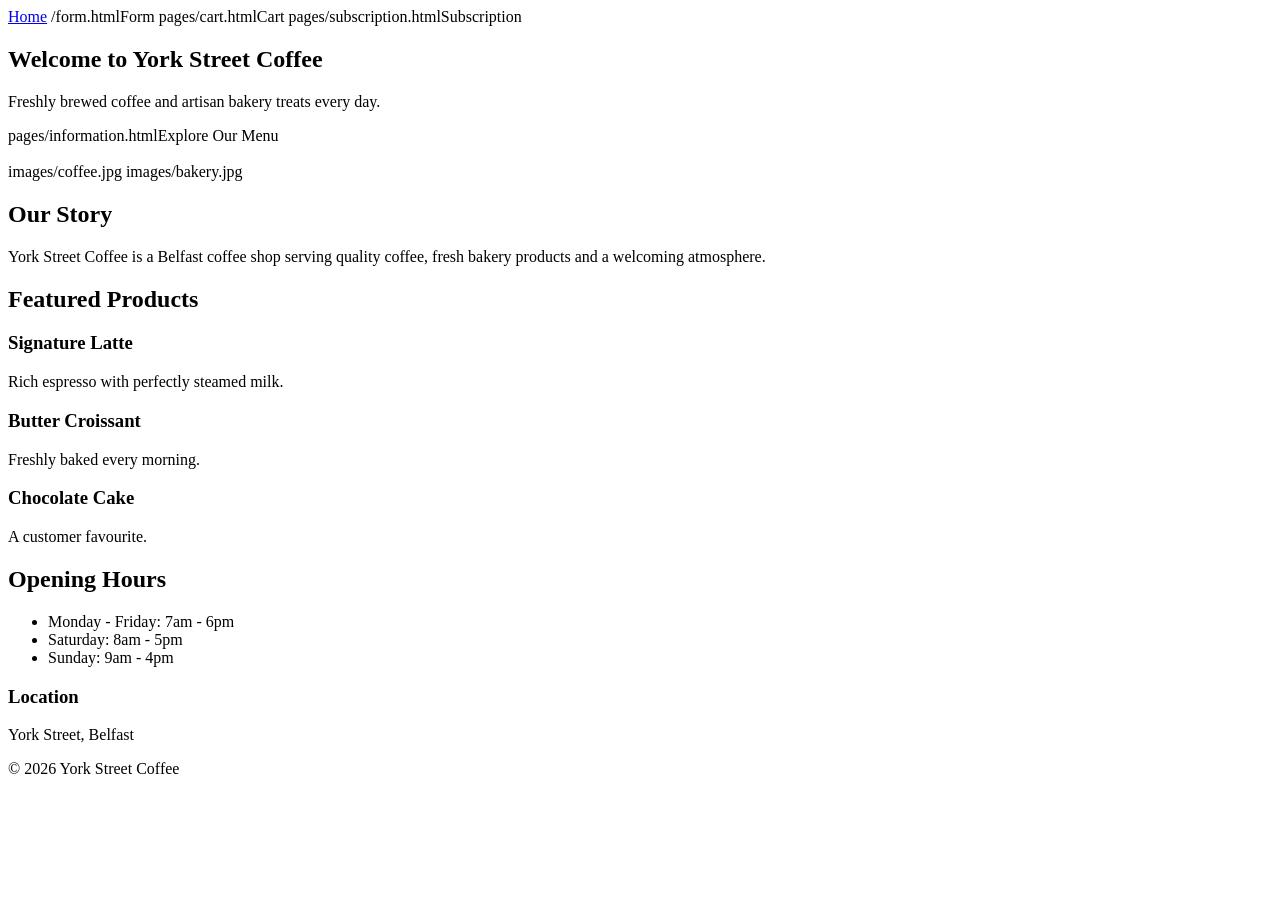
==== pages/index.html @ c39f8d3c "Add files via upload" ====
<!DOCTYPE html>
<html lang="en">
<head>
    <meta charset="UTF-8">
    <meta name="viewport" content="width=device-width, initial-scale=1.0">
    <title>York Street Coffee</title>
    <link rel="stylesheet" href="styles/style.css">
</head>

<body>

<header>
    <nav>
    <a href="index.html">Home</a>
    <a href="pages/information.html"></a>
    <a>/form.htmlForm</a>
    pages/cart.htmlCart</a>
    pages/subscription.htmlSubscription</a>
</nav>

</header>

    <main>

        <section class="hero">
            <h1>Welcome to York Street Coffee</h1>
            <p>Freshly brewed coffee and artisan bakery treats every day.</p>

            pages/information.htmlExplore Our Menu</a>

            <br><br>

            images/coffee.jpg
            images/bakery.jpg
        </section>

        <section>
            <h2>Our Story</h2>
            <p>
                York Street Coffee is a Belfast coffee shop serving quality coffee,
                fresh bakery products and a welcoming atmosphere.
            </p>
        </section>

        <section>
            <h2>Featured Products</h2>

            <h3>Signature Latte</h3>
            <p>Rich espresso with perfectly steamed milk.</p>

            <h3>Butter Croissant</h3>
            <p>Freshly baked every morning.</p>

            <h3>Chocolate Cake</h3>
            <p>A customer favourite.</p>
        </section>

        <section>
            <h2>Opening Hours</h2>
            <ul>
                <li>Monday - Friday: 7am - 6pm</li>
                <li>Saturday: 8am - 5pm</li>
                <li>Sunday: 9am - 4pm</li>
            </ul>

            <h3>Location</h3>
            <p>York Street, Belfast</p>
        </section>

    </main>

    <footer>
        <p>&copy; 2026 York Street Coffee</p>
    </footer>

</body>
</html>
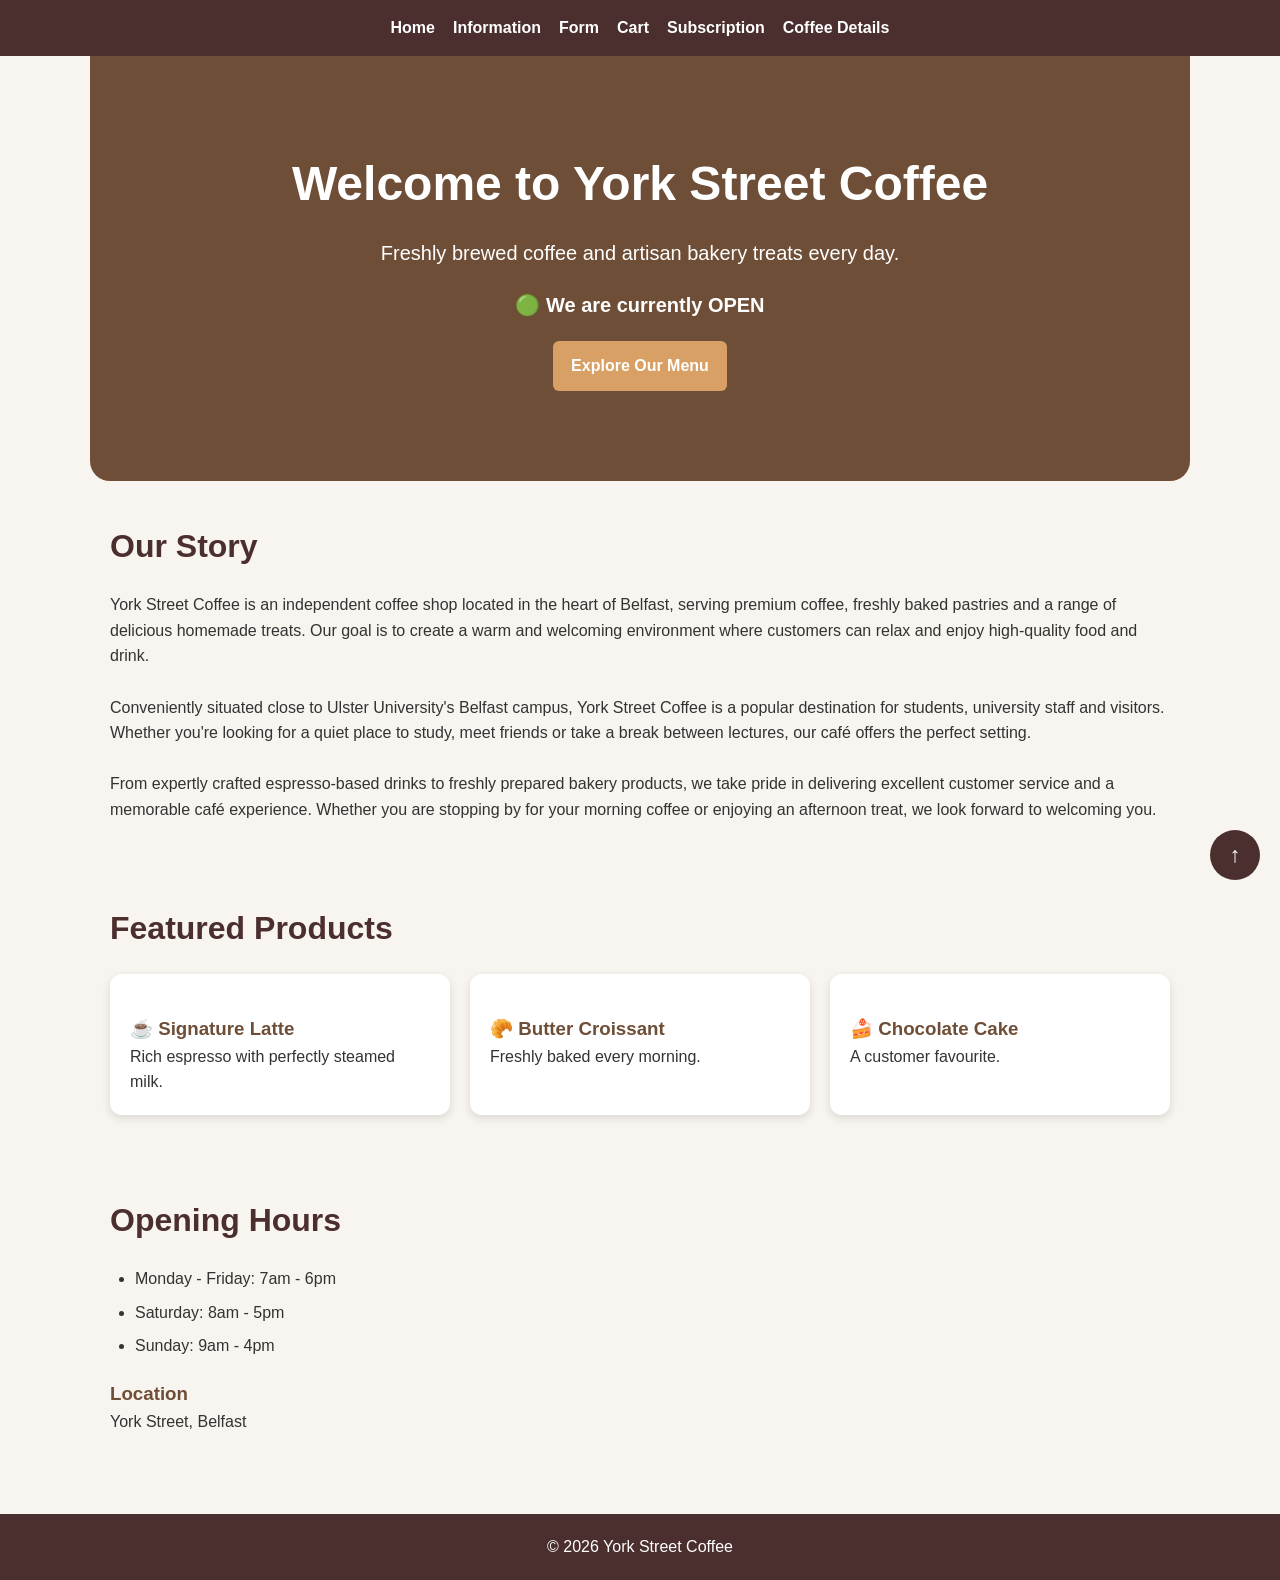
==== commit f5e9f83c: "COM109-CW2 TW changes" ====
--- a/pages/index.html
+++ b/pages/index.html
@@ -4,7 +4,7 @@
     <meta charset="UTF-8">
     <meta name="viewport" content="width=device-width, initial-scale=1.0">
     <title>York Street Coffee</title>
-    <link rel="stylesheet" href="styles/style.css">
+    <link rel="stylesheet" href="../styles/style.css">
 </head>
 
 <body>
@@ -12,48 +12,73 @@
 <header>
     <nav>
     <a href="index.html">Home</a>
-    <a href="pages/information.html"></a>
-    <a>/form.htmlForm</a>
-    pages/cart.htmlCart</a>
-    pages/subscription.htmlSubscription</a>
+    <a href="information.html">Information</a>
+    <a href="form.html">Form</a>
+    <a href="cart.html">Cart</a>
+    <a href="subscription.html">Subscription</a>
+    <a href="coffee-details.html">Coffee Details</a>
 </nav>
 
 </header>
 
     <main>
 
-        <section class="hero">
-            <h1>Welcome to York Street Coffee</h1>
-            <p>Freshly brewed coffee and artisan bakery treats every day.</p>
+       <section class="hero">
+    <h1>Welcome to York Street Coffee</h1>
 
-            pages/information.htmlExplore Our Menu</a>
+    <p>Freshly brewed coffee and artisan bakery treats every day.</p>
 
-            <br><br>
+    <p id="shopStatus"></p>
 
-            images/coffee.jpg
-            images/bakery.jpg
+    <a href="information.html" class="button">Explore Our Menu</a>
+</section>
+
+        <section>
+            <h2>Our Story</h2>
+              <p>
+    York Street Coffee is an independent coffee shop located in the heart of Belfast,
+    serving premium coffee, freshly baked pastries and a range of delicious homemade treats.
+    Our goal is to create a warm and welcoming environment where customers can relax and enjoy
+    high-quality food and drink.
+
+    <br><br>
+
+    Conveniently situated close to Ulster University's Belfast campus, York Street Coffee is a
+    popular destination for students, university staff and visitors. Whether you're looking for a
+    quiet place to study, meet friends or take a break between lectures, our café offers the
+    perfect setting.
+
+    <br><br>
+
+    From expertly crafted espresso-based drinks to freshly prepared bakery products, we take pride
+    in delivering excellent customer service and a memorable café experience. Whether you are
+    stopping by for your morning coffee or enjoying an afternoon treat, we look forward to
+    welcoming you.
+</p>
         </section>
 
         <section>
-            <h2>Our Story</h2>
-            <p>
-                York Street Coffee is a Belfast coffee shop serving quality coffee,
-                fresh bakery products and a welcoming atmosphere.
-            </p>
-        </section>
+    <h2>Featured Products</h2>
 
-        <section>
-            <h2>Featured Products</h2>
+    <div class="products">
 
-            <h3>Signature Latte</h3>
+        <div class="product">
+            <h3>☕ Signature Latte</h3>
             <p>Rich espresso with perfectly steamed milk.</p>
+        </div>
 
-            <h3>Butter Croissant</h3>
+        <div class="product">
+            <h3>🥐 Butter Croissant</h3>
             <p>Freshly baked every morning.</p>
+        </div>
 
-            <h3>Chocolate Cake</h3>
+        <div class="product">
+            <h3>🍰 Chocolate Cake</h3>
             <p>A customer favourite.</p>
-        </section>
+        </div>
+
+    </div>
+</section>
 
         <section>
             <h2>Opening Hours</h2>
@@ -73,5 +98,26 @@
         <p>&copy; 2026 York Street Coffee</p>
     </footer>
 
+<button id="topBtn">↑</button>
+
+<script>
+const currentHour = new Date().getHours();
+
+if (currentHour >= 7 && currentHour < 18) {
+    document.getElementById("shopStatus").textContent =
+        "🟢 We are currently OPEN";
+}
+else {
+    document.getElementById("shopStatus").textContent =
+        "🔴 We are currently CLOSED";
+}
+
+document.getElementById("topBtn").addEventListener("click", function () {
+    window.scrollTo({
+        top: 0,
+        behavior: "smooth"
+    });
+});
+</script>
 </body>
 </html>
--- a/styles/style.css
+++ b/styles/style.css
@@ -0,0 +1,332 @@
+/* Global Styles */
+
+* {
+    margin: 0;
+    padding: 0;
+    box-sizing: border-box;
+}
+
+html {
+    scroll-behavior: smooth;
+}
+
+/* Body */
+
+body {
+    font-family: Arial, sans-serif;
+    background-color: #f8f4ef;
+    color: #333;
+    line-height: 1.6;
+}
+
+/* Header */
+
+header {
+    background-color: #4b2e2e;
+    padding: 15px 20px;
+}
+
+/* Navigation */
+
+nav {
+    display: flex;
+    justify-content: center;
+    align-items: center;
+    flex-wrap: wrap;
+    gap: 18px;
+}
+
+nav a {
+    color: white;
+    text-decoration: none;
+    font-weight: bold;
+    font-size: 16px;
+}
+
+nav a:hover {
+    color: #d9a066;
+}
+
+/* Main Content */
+
+main {
+    max-width: 1100px;
+    margin: 0 auto;
+}
+
+/* Hero Section */
+
+.hero {
+    text-align: center;
+    padding: 90px 20px;
+    background-color: #6f4e37;
+    color: white;
+    border-radius: 0 0 20px 20px;
+}
+
+.hero h1 {
+    font-size: 48px;
+    margin-bottom: 15px;
+}
+
+.hero p {
+    font-size: 20px;
+    margin-bottom: 20px;
+}
+
+/* Buttons */
+
+.button,
+.simple-button,
+button {
+    display: inline-block;
+    background-color: #d9a066;
+    color: white;
+    padding: 12px 18px;
+    border: none;
+    border-radius: 6px;
+    text-decoration: none;
+    cursor: pointer;
+    font-weight: bold;
+}
+
+.button:hover,
+.simple-button:hover,
+button:hover {
+    background-color: #b8864d;
+}
+
+/* Sections */
+
+section {
+    padding: 40px 20px;
+}
+
+section h2 {
+    font-size: 32px;
+    margin-bottom: 20px;
+    color: #4b2e2e;
+}
+
+section h3 {
+    margin-top: 20px;
+    color: #6f4e37;
+}
+
+/* Featured Products */
+
+.products {
+    display: flex;
+    gap: 20px;
+    flex-wrap: wrap;
+}
+
+.product {
+    background-color: white;
+    padding: 20px;
+    border-radius: 12px;
+    flex: 1;
+    min-width: 220px;
+    box-shadow: 0 3px 10px rgba(0, 0, 0, 0.12);
+}
+
+.product:hover {
+    transform: translateY(-5px);
+}
+
+/* Opening Hours */
+
+ul {
+    margin-left: 25px;
+    margin-top: 10px;
+}
+
+li {
+    margin-bottom: 8px;
+}
+
+/* Information Page */
+
+.information-page {
+    max-width: 900px;
+    margin: 20px auto;
+    padding: 20px;
+}
+
+/* Form Styling */
+
+form {
+    background-color: white;
+    padding: 20px;
+    border-radius: 12px;
+    box-shadow: 0 3px 10px rgba(0, 0, 0, 0.1);
+}
+
+label {
+    font-weight: bold;
+}
+
+input,
+select,
+textarea {
+    padding: 10px;
+    border: 1px solid #ccc;
+    border-radius: 6px;
+    width: 100%;
+}
+
+/* Validation Messages */
+
+#formMessage,
+#coffeeMessage,
+.summary-box {
+    margin-top: 20px;
+    padding: 12px;
+    border: 1px solid #ccc;
+    background-color: white;
+    border-radius: 8px;
+}
+
+/* Subscription Page */
+
+.subscription-page {
+    max-width: 700px;
+    margin: 20px auto;
+    padding: 20px;
+}
+
+#subscriptionForm {
+    display: grid;
+    gap: 10px;
+}
+
+#subscriptionForm input,
+#subscriptionForm select,
+#subscriptionForm button {
+    padding: 10px;
+}
+
+/* Coffee Details Page */
+
+#coffeeDetailsForm {
+    display: grid;
+    gap: 10px;
+}
+
+#coffeeDetailsForm input,
+#coffeeDetailsForm select,
+#coffeeDetailsForm button {
+    padding: 10px;
+}
+
+#coffeeList {
+    display: grid;
+    gap: 10px;
+    margin-top: 20px;
+}
+
+.coffee-box {
+    padding: 15px;
+    border: 1px solid #ccc;
+    background-color: white;
+    border-radius: 8px;
+}
+
+.delete-coffee-button {
+    padding: 8px 10px;
+    background-color: #b94a48;
+}
+
+.delete-coffee-button:hover {
+    background-color: #8a2f2d;
+}
+
+/* JavaScript Status Text */
+
+#shopStatus {
+    font-size: 20px;
+    font-weight: bold;
+    margin: 20px 0;
+}
+
+/* Back To Top Button */
+
+#topBtn {
+    position: fixed;
+    bottom: 20px;
+    right: 20px;
+    background-color: #4b2e2e;
+    color: white;
+    border: none;
+    width: 50px;
+    height: 50px;
+    border-radius: 50%;
+    font-size: 22px;
+    cursor: pointer;
+}
+
+#topBtn:hover {
+    background-color: #6f4e37;
+}
+
+/* Footer */
+
+footer {
+    background-color: #4b2e2e;
+    color: white;
+    text-align: center;
+    padding: 20px;
+    margin-top: 40px;
+}
+
+/* Animations */
+
+.product,
+.button,
+.simple-button,
+button,
+nav a {
+    transition: all 0.3s ease;
+}
+
+/* Accessibility Enhancements */
+
+a:focus,
+button:focus,
+input:focus,
+select:focus,
+textarea:focus {
+    outline: 3px solid #d9a066;
+    outline-offset: 2px;
+}
+
+/* Responsive Design */
+
+@media (max-width: 768px) {
+    nav {
+        flex-direction: column;
+        gap: 10px;
+    }
+
+    .hero {
+        padding: 60px 15px;
+    }
+
+    .hero h1 {
+        font-size: 34px;
+    }
+
+    .hero p {
+        font-size: 18px;
+    }
+
+    .products {
+        flex-direction: column;
+    }
+
+    section h2 {
+        font-size: 26px;
+    }
+
+}
+
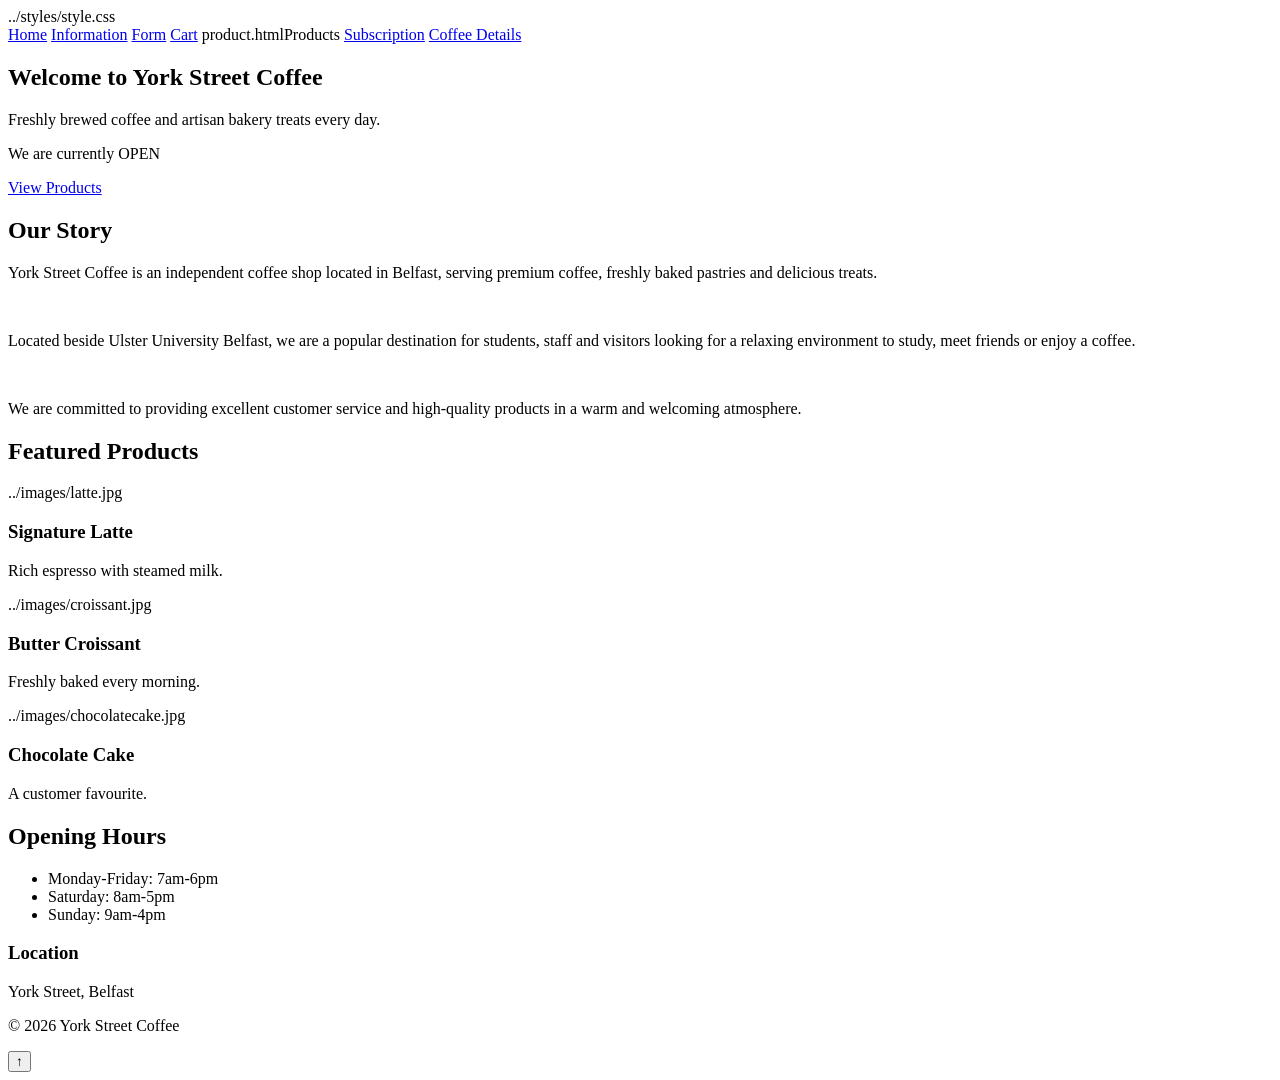
==== commit fd274464: "COM109-CW2 TW Changes to index.html and style.css" ====
--- a/pages/index.html
+++ b/pages/index.html
@@ -4,99 +4,103 @@
     <meta charset="UTF-8">
     <meta name="viewport" content="width=device-width, initial-scale=1.0">
     <title>York Street Coffee</title>
-    <link rel="stylesheet" href="../styles/style.css">
+    ../styles/style.css
 </head>
 
 <body>
 
 <header>
     <nav>
-    <a href="index.html">Home</a>
-    <a href="information.html">Information</a>
-    <a href="form.html">Form</a>
-    <a href="cart.html">Cart</a>
-    <a href="subscription.html">Subscription</a>
-    <a href="coffee-details.html">Coffee Details</a>
-</nav>
-
+        <a href="index.html">Home</a>
+        <a href="information.html">Information</a>
+        <a href="form.html">Form</a>
+        <a href="cart.html">Cart</a>
+        product.htmlProducts</a>
+        <a href="subscription.html">Subscription</a>
+        <a href="coffee-details.html">Coffee Details</a>
+    </nav>
 </header>
 
-    <main>
+<main>
 
-       <section class="hero">
+    <section class="hero">
     <h1>Welcome to York Street Coffee</h1>
 
     <p>Freshly brewed coffee and artisan bakery treats every day.</p>
 
     <p id="shopStatus"></p>
 
-    <a href="information.html" class="button">Explore Our Menu</a>
+    <a href="product.html" class="button">View Products</a>
 </section>
 
-        <section>
-            <h2>Our Story</h2>
-              <p>
-    York Street Coffee is an independent coffee shop located in the heart of Belfast,
-    serving premium coffee, freshly baked pastries and a range of delicious homemade treats.
-    Our goal is to create a warm and welcoming environment where customers can relax and enjoy
-    high-quality food and drink.
+<section>
+    <h2>Our Story</h2>
 
-    <br><br>
+    <p>
+        York Street Coffee is an independent coffee shop located in Belfast,
+        serving premium coffee, freshly baked pastries and delicious treats.
+    </p>
 
-    Conveniently situated close to Ulster University's Belfast campus, York Street Coffee is a
-    popular destination for students, university staff and visitors. Whether you're looking for a
-    quiet place to study, meet friends or take a break between lectures, our café offers the
-    perfect setting.
+    <br>
 
-    <br><br>
+    <p>
+        Located beside Ulster University Belfast, we are a popular destination
+        for students, staff and visitors looking for a relaxing environment to
+        study, meet friends or enjoy a coffee.
+    </p>
 
-    From expertly crafted espresso-based drinks to freshly prepared bakery products, we take pride
-    in delivering excellent customer service and a memorable café experience. Whether you are
-    stopping by for your morning coffee or enjoying an afternoon treat, we look forward to
-    welcoming you.
-</p>
-        </section>
+    <br>
 
-        <section>
-    <h2>Featured Products</h2>
-
-    <div class="products">
-
-        <div class="product">
-            <h3>☕ Signature Latte</h3>
-            <p>Rich espresso with perfectly steamed milk.</p>
-        </div>
-
-        <div class="product">
-            <h3>🥐 Butter Croissant</h3>
-            <p>Freshly baked every morning.</p>
-        </div>
-
-        <div class="product">
-            <h3>🍰 Chocolate Cake</h3>
-            <p>A customer favourite.</p>
-        </div>
-
-    </div>
+    <p>
+        We are committed to providing excellent customer service and high-quality
+        products in a warm and welcoming atmosphere.
+    </p>
 </section>
 
-        <section>
-            <h2>Opening Hours</h2>
-            <ul>
-                <li>Monday - Friday: 7am - 6pm</li>
-                <li>Saturday: 8am - 5pm</li>
-                <li>Sunday: 9am - 4pm</li>
-            </ul>
+    <section>
+        <h2>Featured Products</h2>
 
-            <h3>Location</h3>
-            <p>York Street, Belfast</p>
-        </section>
+        <div class="products">
 
-    </main>
+            <div class="product">
+                ../images/latte.jpg
+                <h3>Signature Latte</h3>
+                <p>Rich espresso with steamed milk.</p>
+            </div>
 
-    <footer>
-        <p>&copy; 2026 York Street Coffee</p>
-    </footer>
+            <div class="product">
+                ../images/croissant.jpg
+                <h3>Butter Croissant</h3>
+                <p>Freshly baked every morning.</p>
+            </div>
+
+            <div class="product">
+                ../images/chocolatecake.jpg
+                <h3>Chocolate Cake</h3>
+                <p>A customer favourite.</p>
+            </div>
+
+        </div>
+    </section>
+
+    <section>
+        <h2>Opening Hours</h2>
+
+        <ul>
+            <li>Monday-Friday: 7am-6pm</li>
+            <li>Saturday: 8am-5pm</li>
+            <li>Sunday: 9am-4pm</li>
+        </ul>
+
+        <h3>Location</h3>
+        <p>York Street, Belfast</p>
+    </section>
+
+</main>
+
+<footer>
+    <p>&copy; 2026 York Street Coffee</p>
+</footer>
 
 <button id="topBtn">↑</button>
 
@@ -105,19 +109,19 @@
 
 if (currentHour >= 7 && currentHour < 18) {
     document.getElementById("shopStatus").textContent =
-        "🟢 We are currently OPEN";
-}
-else {
+        "We are currently OPEN";
+} else {
     document.getElementById("shopStatus").textContent =
-        "🔴 We are currently CLOSED";
+        "We are currently CLOSED";
 }
 
-document.getElementById("topBtn").addEventListener("click", function () {
+document.getElementById("topBtn").addEventListener("click", function() {
     window.scrollTo({
         top: 0,
         behavior: "smooth"
     });
 });
 </script>
+
 </body>
 </html>
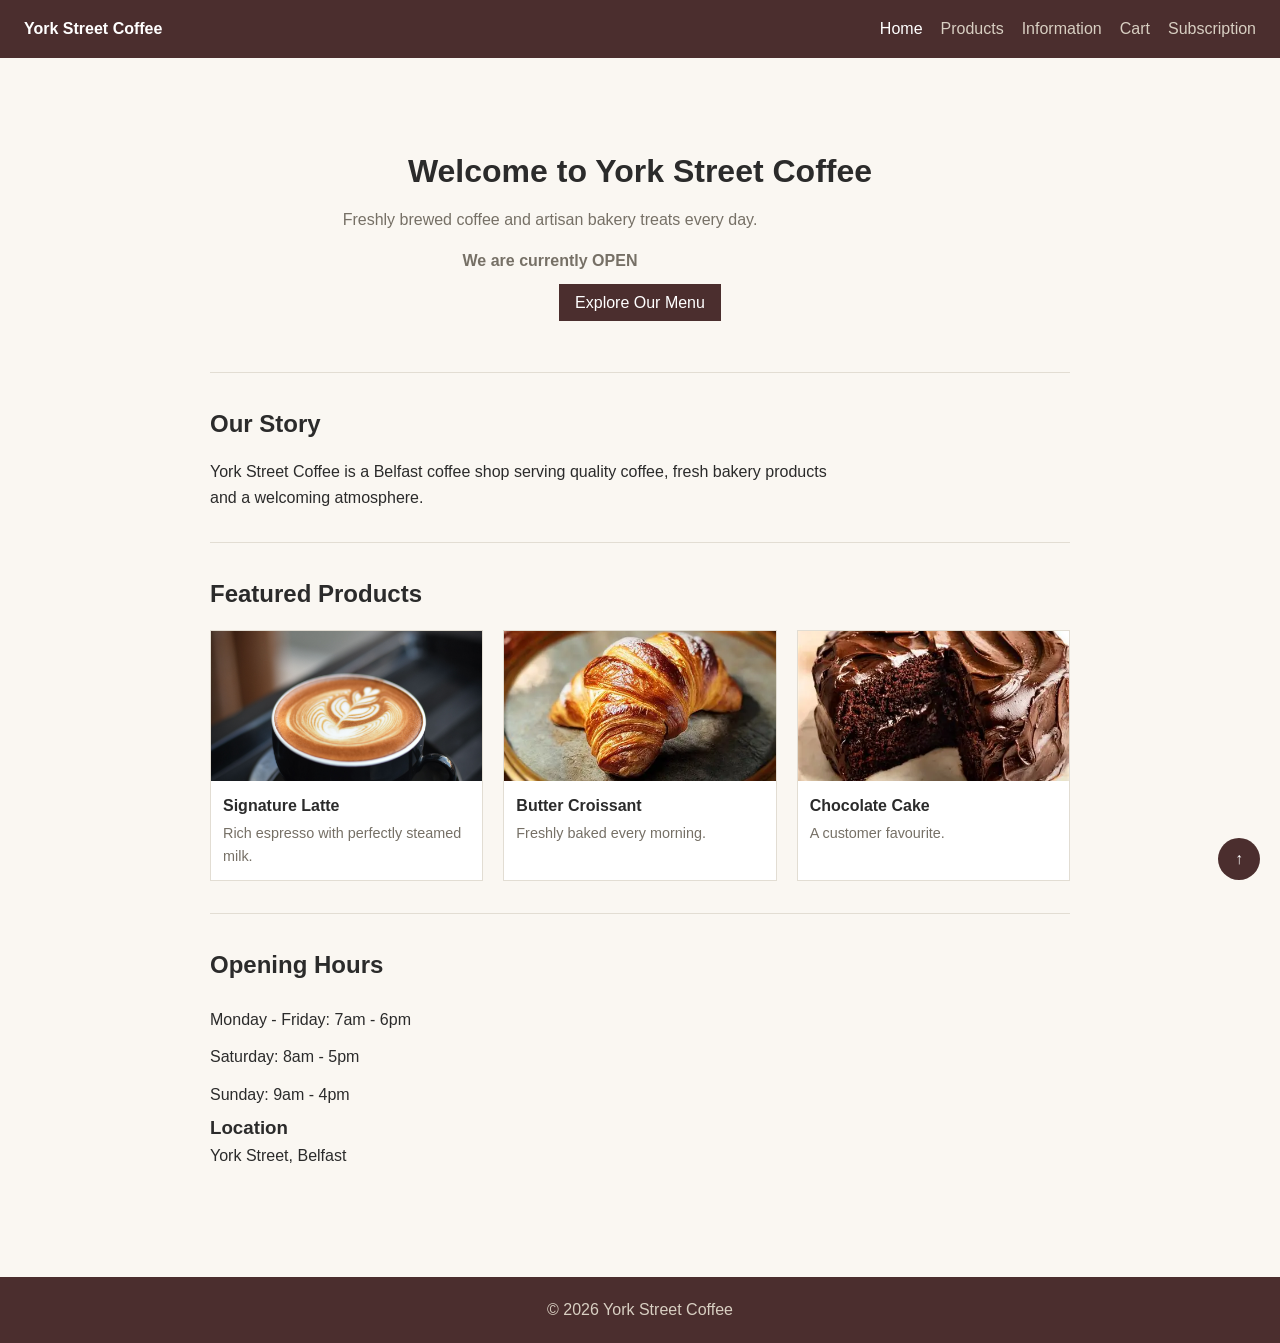
==== commit de6119c0: "Changed layout of pages/nav bar" ====
--- a/pages/index.html
+++ b/pages/index.html
@@ -2,126 +2,15 @@
 <html lang="en">
 <head>
     <meta charset="UTF-8">
-    <meta name="viewport" content="width=device-width, initial-scale=1.0">
-    <title>York Street Coffee</title>
-    ../styles/style.css
+    <!-- This file is not the site's home page. It exists only because two
+         copies of the home page were created by mistake, which has caused
+         the real home page (../index.html) to fall out of sync with it
+         more than once. Edit ../index.html instead - this page just
+         redirects there. -->
+    <meta http-equiv="refresh" content="0; url=../index.html">
+    <title>Redirecting... || York Street Coffee</title>
 </head>
-
 <body>
-
-<header>
-    <nav>
-        <a href="index.html">Home</a>
-        <a href="information.html">Information</a>
-        <a href="form.html">Form</a>
-        <a href="cart.html">Cart</a>
-        product.htmlProducts</a>
-        <a href="subscription.html">Subscription</a>
-        <a href="coffee-details.html">Coffee Details</a>
-    </nav>
-</header>
-
-<main>
-
-    <section class="hero">
-    <h1>Welcome to York Street Coffee</h1>
-
-    <p>Freshly brewed coffee and artisan bakery treats every day.</p>
-
-    <p id="shopStatus"></p>
-
-    <a href="product.html" class="button">View Products</a>
-</section>
-
-<section>
-    <h2>Our Story</h2>
-
-    <p>
-        York Street Coffee is an independent coffee shop located in Belfast,
-        serving premium coffee, freshly baked pastries and delicious treats.
-    </p>
-
-    <br>
-
-    <p>
-        Located beside Ulster University Belfast, we are a popular destination
-        for students, staff and visitors looking for a relaxing environment to
-        study, meet friends or enjoy a coffee.
-    </p>
-
-    <br>
-
-    <p>
-        We are committed to providing excellent customer service and high-quality
-        products in a warm and welcoming atmosphere.
-    </p>
-</section>
-
-    <section>
-        <h2>Featured Products</h2>
-
-        <div class="products">
-
-            <div class="product">
-                ../images/latte.jpg
-                <h3>Signature Latte</h3>
-                <p>Rich espresso with steamed milk.</p>
-            </div>
-
-            <div class="product">
-                ../images/croissant.jpg
-                <h3>Butter Croissant</h3>
-                <p>Freshly baked every morning.</p>
-            </div>
-
-            <div class="product">
-                ../images/chocolatecake.jpg
-                <h3>Chocolate Cake</h3>
-                <p>A customer favourite.</p>
-            </div>
-
-        </div>
-    </section>
-
-    <section>
-        <h2>Opening Hours</h2>
-
-        <ul>
-            <li>Monday-Friday: 7am-6pm</li>
-            <li>Saturday: 8am-5pm</li>
-            <li>Sunday: 9am-4pm</li>
-        </ul>
-
-        <h3>Location</h3>
-        <p>York Street, Belfast</p>
-    </section>
-
-</main>
-
-<footer>
-    <p>&copy; 2026 York Street Coffee</p>
-</footer>
-
-<button id="topBtn">↑</button>
-
-<script>
-const currentHour = new Date().getHours();
-
-if (currentHour >= 7 && currentHour < 18) {
-    document.getElementById("shopStatus").textContent =
-        "We are currently OPEN";
-} else {
-    document.getElementById("shopStatus").textContent =
-        "We are currently CLOSED";
-}
-
-document.getElementById("topBtn").addEventListener("click", function() {
-    window.scrollTo({
-        top: 0,
-        behavior: "smooth"
-    });
-});
-</script>
-
+    <p>Redirecting to the <a href="../index.html">York Street Coffee home page</a>.</p>
 </body>
-</html>+</html>
